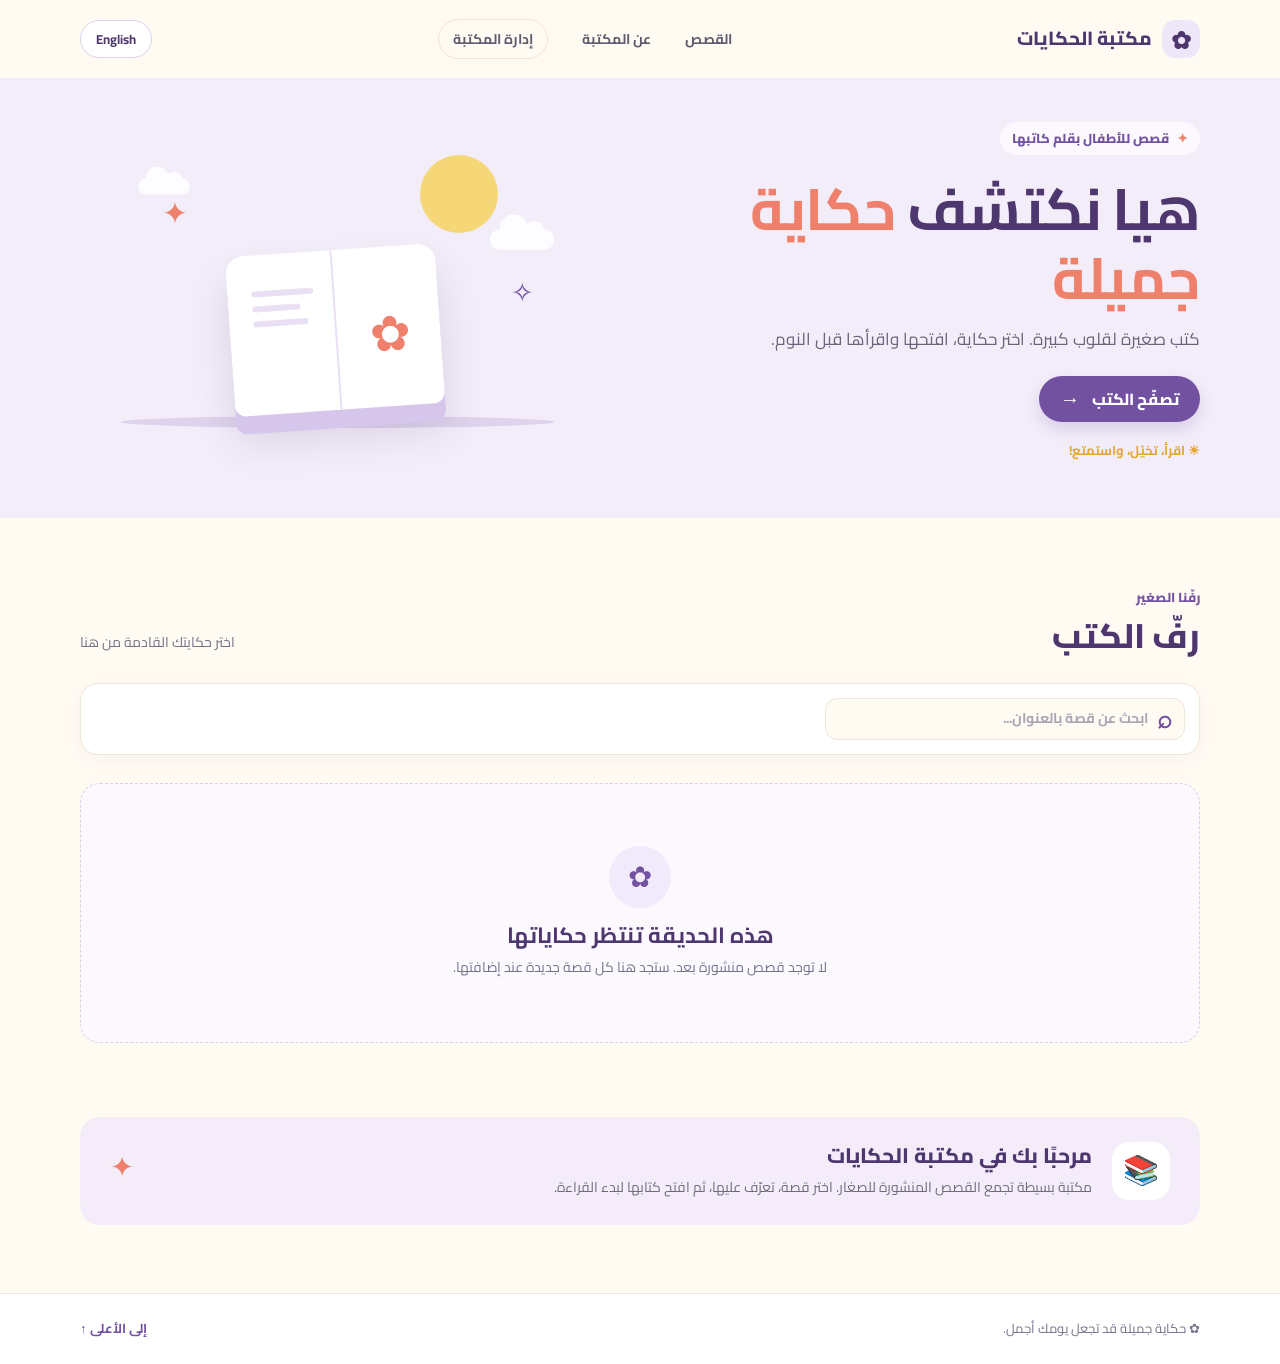
==== index.html @ 0c84177f "Add files via upload" ====
<!doctype html>
<html lang="ar" dir="rtl">
<head>
<meta charset="utf-8">
<meta name="viewport" content="width=device-width, initial-scale=1, viewport-fit=cover">
<meta name="theme-color" content="#fff9ee">
<meta name="description" content="مكتبة قصص للأطفال بالعربية والإنجليزية">
<title>مكتبة الحكايات</title>
<link rel="preconnect" href="https://fonts.googleapis.com">
<link rel="preconnect" href="https://fonts.gstatic.com" crossorigin>
<link rel="stylesheet" href="https://fonts.googleapis.com/css2?family=Cairo:wght@400;500;600;700;800&family=Fredoka:wght@400;500;600;700&display=swap">
<link rel="stylesheet" href="style.css">
</head>
<body id="top">
<header class="site-header">
  <div class="container nav-row">
    <a class="brand" href="index.html" data-i18n-aria="homeLabel" aria-label="الصفحة الرئيسية لمكتبة الحكايات">
      <span class="brand-mark" aria-hidden="true">✿</span>
      <span data-i18n="siteName">حديقة الحكايات</span>
    </a>
    <nav class="main-nav" aria-label="Main navigation" data-i18n-aria="navLabel">
      <a href="#stories" data-i18n="navStories">القصص</a>
      <a href="#about" data-i18n="navAbout">عن المكتبة</a>
      <a class="nav-admin" href="admin.html" data-i18n="navAdmin">إدارة المكتبة</a>
    </nav>
    <button type="button" id="lang-btn" class="lang-btn" data-i18n="langBtn">English</button>
  </div>
</header>

<main>
  <section class="welcome">
    <div class="container welcome-grid">
      <div class="welcome-copy">
        <span class="eyebrow"><span aria-hidden="true">✦</span> <span data-i18n="eyebrow">كل حكاية تفتح بابًا لعالم جديد</span></span>
        <h1><span data-i18n="heroTitleStart">هيا نكتشف</span> <span class="title-accent" data-i18n="heroTitleAccent">حكاية جميلة</span></h1>
        <p class="lead" data-i18n="lead">مكان صغير مليء بالخيال والضحكات والحكايات التي تنتظر من يقرأها.</p>
        <a class="btn" href="#stories"><span data-i18n="browse">اكتشف القصص</span><span aria-hidden="true">←</span></a>
        <div class="welcome-note"><span aria-hidden="true">☀</span> <span data-i18n="welcomeNote">اقرأ، تخيّل، واستمتع!</span></div>
      </div>
      <div class="welcome-art" aria-hidden="true">
        <div class="art-sun"></div><span class="art-star star-one">✦</span><span class="art-star star-two">✧</span>
        <div class="art-cloud cloud-one"></div><div class="art-cloud cloud-two"></div>
        <div class="art-book"><span></span><span></span><span></span><i>✿</i></div>
        <div class="art-ground"></div>
      </div>
    </div>
  </section>

  <section class="library-section" id="stories" aria-labelledby="shelf-title">
    <div class="container">
      <div class="section-heading">
        <div><span class="section-kicker" data-i18n="sectionKicker">رفّنا الصغير</span><h2 id="shelf-title" data-i18n="shelfTitle">قصص تنتظرنا</h2></div>
        <p class="section-intro" data-i18n="sectionIntro">اختر حكايتك القادمة من هنا</p>
      </div>
      <div class="library-tools">
        <label class="search-box"><span aria-hidden="true">⌕</span><span class="sr-only" data-i18n="searchLabel">ابحث عن قصة بالعنوان</span>
          <input id="story-search" type="search" autocomplete="off" data-i18n-ph="searchPlaceholder" placeholder="ابحث عن قصة بالعنوان...">
        </label>
        <div class="chips" id="chips" role="group" data-i18n-aria="filterLabel" aria-label="تصفية حسب العمر"></div>
      </div>
      <div id="shelf-wrap" aria-live="polite" aria-busy="true"></div>
    </div>
  </section>

  <section class="about-section" id="about">
    <div class="container about-card"><span class="about-icon" aria-hidden="true">📚</span><div><h2 data-i18n="aboutTitle">مرحبًا بك في حديقة الحكايات</h2><p data-i18n="aboutText">مكتبة بسيطة تجمع القصص المنشورة للصغار. اختر قصة، تعرّف عليها، ثم افتح كتابها لبدء القراءة.</p></div><span class="about-spark" aria-hidden="true">✦</span></div>
  </section>
</main>

<footer class="site-footer"><div class="container footer-row"><span><span aria-hidden="true">✿</span> <span data-i18n="footer">حكاية جميلة قد تجعل يومك أجمل.</span></span><a href="#top" data-i18n="backTop">إلى الأعلى ↑</a></div></footer>

<script src="i18n.js"></script>
<script>
(function () {
  var $ = function (id) { return document.getElementById(id); };
  var books = [], categoryFilter = "all", query = "", state = "loading";
  function node(tag, attrs, children) {
    var el = document.createElement(tag);
    Object.keys(attrs || {}).forEach(function (key) {
      if (key === "class") el.className = attrs[key];
      else if (key === "text") el.textContent = attrs[key];
      else if (key.slice(0, 2) === "on") el.addEventListener(key.slice(2), attrs[key]);
      else el.setAttribute(key, attrs[key]);
    });
    (children || []).forEach(function (child) { if (child) el.appendChild(child); });
    return el;
  }
  function ageLabel(age) { var key = "age_" + age; return I18N.t(key) === key ? age : I18N.t(key); }
  function categoryOf(book) {
    if (typeof book.category === "string" && book.category.trim()) return { id: "category:" + book.category.trim(), label: I18N.pick(book, "category") };
    if (book.age) return { id: "age:" + book.age, label: ageLabel(book.age) };
    return null;
  }
  function cover(book, title) {
    var el = node("div", { class: "cover-art" });
    var placeholder = node("div", { class: "cover-placeholder" }, [node("span", { class: "cover-flower", text: "✿" }), node("b", { text: title })]);
    el.appendChild(placeholder);
    if (book.cover) {
      var img = node("img", { src: book.cover, alt: I18N.t("coverAlt") + title, loading: "lazy" });
      img.addEventListener("load", function () { el.classList.add("has-image"); });
      img.addEventListener("error", function () { img.remove(); });
      el.appendChild(img);
    }
    return el;
  }
  function card(book) {
    var title = I18N.pick(book, "title") || I18N.t("untitledStory");
    var summary = I18N.pick(book, "summary");
    var link = "story.html?id=" + encodeURIComponent(book.id || "");
    var open = node("a", { class: "story-open", href: link, text: I18N.t("storyDetails") });
    var items = [cover(book, title), node("div", { class: "story-card-content" }, [
      categoryOf(book) ? node("span", { class: "age-tag", text: categoryOf(book).label }) : null,
      node("h3", { text: title }),
      summary ? node("p", { class: "summary", text: summary }) : node("p", { class: "summary muted", text: I18N.t("summaryUnavailable") }),
      open
    ])];
    return node("article", { class: "story-card" }, items);
  }
  function render() {
    var categories = [];
    books.forEach(function (book) { var category = categoryOf(book); if (category && !categories.some(function (item) { return item.id === category.id; })) categories.push(category); });
    var chips = $("chips"); chips.textContent = "";
    if (categories.length) {
      [{ id: "all", label: I18N.t("all") }].concat(categories).forEach(function (value) {
        chips.appendChild(node("button", { class: "chip", type: "button", "aria-pressed": String(categoryFilter === value.id), text: value.label, onclick: function () { categoryFilter = value.id; render(); } }));
      });
    }
    var term = query.trim().toLocaleLowerCase(I18N.lang === "ar" ? "ar" : "en");
    var matches = books.filter(function (book) {
      var title = I18N.pick(book, "title");
      var otherTitle = I18N.lang === "en" ? (book.title || "") : (book.titleEn || "");
      var hasTitle = !term || (title + " " + otherTitle).toLocaleLowerCase().indexOf(term) !== -1;
      var category = categoryOf(book);
      return hasTitle && (categoryFilter === "all" || (category && category.id === categoryFilter));
    });
    var wrap = $("shelf-wrap"); wrap.textContent = ""; wrap.setAttribute("aria-busy", String(state === "loading"));
    if (!matches.length) {
      var key = state === "loading" ? "loading" : state === "error" ? "loadFail" : books.length ? "noSearchResults" : "emptyMsg";
      wrap.appendChild(node("div", { class: "empty-state" }, [node("span", { class: "empty-icon", "aria-hidden": "true", text: key === "noSearchResults" ? "⌕" : "✿" }), node("h3", { text: I18N.t(key === "loading" ? "loadingTitle" : key === "error" ? "loadErrorTitle" : key === "noSearchResults" ? "noResultsTitle" : "emptyTitle") }), node("p", { text: I18N.t(key) }), term && books.length ? node("button", { class: "text-button", type: "button", text: I18N.t("clearSearch"), onclick: function () { $("story-search").value = ""; query = ""; categoryFilter = "all"; render(); } }) : null]));
    } else {
      wrap.appendChild(node("div", { class: "story-grid" }, matches.map(card)));
    }
  }
  $("story-search").addEventListener("input", function (event) { query = event.target.value; render(); });
  I18N.on(render);
  render();
  fetch("books.json?v=" + Date.now()).then(function (response) { if (!response.ok) throw new Error(response.status); return response.json(); }).then(function (data) { books = Array.isArray(data) ? data : []; state = "ready"; render(); }).catch(function () { books = []; state = "error"; render(); });
})();
</script>
</body>
</html>
---- style.css ----
:root {
  --color-page: #fffaf2;
  --color-paper: #ffffff;
  --color-ink: #303048;
  --color-muted: #74738a;
  --color-line: #eee6d9;
  --color-purple: #7252a0;
  --color-purple-dark: #4e376e;
  --color-purple-soft: #f0eafa;
  --color-coral: #ef816c;
  --color-yellow: #f5c85b;
  --color-mint: #85c8ad;
  --color-danger: #bc5263;
  --font-body: "Cairo", "Segoe UI", Tahoma, Arial, sans-serif;
  --font-display: "Fredoka", "Cairo", "Segoe UI", Tahoma, sans-serif;
  --content-width: 1120px;
  --shadow-card: 0 12px 32px rgba(78, 55, 110, .08);
  color-scheme: light;
}
html[lang="ar"] { --font-display: "Cairo", "Segoe UI", Tahoma, sans-serif; }
* { box-sizing: border-box; }
html { scroll-behavior: smooth; }
body { margin: 0; background: var(--color-page); color: var(--color-ink); font: 16px/1.75 var(--font-body); text-align: start; }
button, input, select, textarea { font: inherit; }
a { color: inherit; }
img { display: block; max-width: 100%; }
[hidden] { display: none !important; }
.container { width: min(var(--content-width), calc(100% - 40px)); margin-inline: auto; }
.sr-only { position: absolute; width: 1px; height: 1px; padding: 0; margin: -1px; overflow: hidden; clip: rect(0,0,0,0); white-space: nowrap; border: 0; }

/* Public pages */
.site-header { position: relative; z-index: 2; background: var(--color-page); }
.nav-row { min-height: 78px; display: flex; align-items: center; justify-content: space-between; gap: 24px; }
.brand { display: inline-flex; align-items: center; gap: 10px; color: var(--color-purple-dark); text-decoration: none; font-weight: 800; font-size: 19px; white-space: nowrap; }
.brand-mark { display: grid; place-items: center; width: 38px; height: 38px; border-radius: 13px; color: var(--color-purple-dark); background: #eee7fa; font-size: 24px; }
.main-nav { display: flex; align-items: center; gap: clamp(14px, 3vw, 34px); }
.main-nav a { color: #615d70; text-decoration: none; font-weight: 700; font-size: 14px; transition: color .18s ease; }
.main-nav a:hover, .main-nav a:focus-visible { color: var(--color-purple); }
.nav-admin { padding: 7px 14px; border: 1px solid var(--color-line); border-radius: 999px; }
.lang-btn { border: 1px solid #ddd1ee; border-radius: 999px; background: #fff; color: var(--color-purple-dark); cursor: pointer; font-weight: 700; font-size: 13px; padding: 7px 15px; transition: background .18s ease, transform .18s ease; }
.lang-btn:hover { background: var(--color-purple-soft); transform: translateY(-1px); }
.lang-btn:focus-visible, .btn:focus-visible, .chip:focus-visible, .story-open:focus-visible, .text-button:focus-visible, .back-link:focus-visible, input:focus-visible { outline: 3px solid var(--color-yellow); outline-offset: 3px; }
.welcome { overflow: hidden; background: #f3edf9; }
.welcome-grid { min-height: 440px; display: grid; grid-template-columns: 1.05fr .95fr; align-items: center; gap: 46px; padding-block: 40px 52px; }
.welcome-copy { max-width: 570px; }
.eyebrow, .section-kicker { color: var(--color-purple); font-size: 13px; font-weight: 800; }
.eyebrow { display: inline-flex; align-items: center; gap: 8px; padding: 5px 12px; border-radius: 999px; background: rgba(255,255,255,.7); }
.eyebrow > span:first-child { color: var(--color-coral); }
h1, h2, h3, p { margin-top: 0; }
.welcome h1 { margin: 19px 0 12px; color: var(--color-purple-dark); font: 700 clamp(36px, 5.2vw, 58px)/1.2 var(--font-display); letter-spacing: -.02em; }
.title-accent { color: var(--color-coral); }
.lead { max-width: 45ch; margin-bottom: 22px; color: #69647b; font-size: 17px; }
.btn { display: inline-flex; align-items: center; justify-content: center; gap: 12px; min-height: 46px; padding: 9px 21px; border: 0; border-radius: 999px; background: var(--color-purple); color: #fff; text-decoration: none; font-weight: 800; cursor: pointer; box-shadow: 0 7px 16px rgba(114,82,160,.2); transition: transform .18s ease, background .18s ease, box-shadow .18s ease; }
.btn:hover { background: var(--color-purple-dark); transform: translateY(-2px); box-shadow: 0 10px 20px rgba(114,82,160,.25); }
.btn.small { min-height: 36px; padding: 5px 15px; font-size: 13px; }
.welcome .btn > span:last-child { font-size: 20px; line-height: 1; }
[dir="rtl"] .welcome .btn > span:last-child, [dir="rtl"] .back-link > span:first-child { transform: scaleX(-1); }
.welcome-note { margin-top: 17px; color: var(--color-muted); font-size: 13px; font-weight: 700; }
.welcome-note span { color: #e2a72d; }
.welcome-art { min-height: 310px; position: relative; display: grid; place-items: center; }
.art-sun { position: absolute; top: 18px; right: 18%; width: 78px; aspect-ratio: 1; border-radius: 50%; background: #f6d778; }
.art-star { position: absolute; color: var(--color-coral); }
.star-one { top: 49px; left: 16%; font-size: 31px; }
.star-two { top: 132px; right: 11%; font-size: 27px; color: var(--color-purple); }
.art-cloud { position: absolute; width: 86px; height: 27px; border-radius: 99px; background: #fff; opacity: .85; }
.art-cloud::before, .art-cloud::after { content: ""; position: absolute; bottom: 9px; width: 38px; height: 38px; border-radius: 50%; background: inherit; }
.art-cloud::before { left: 13px; }.art-cloud::after { right: 12px; width: 29px; height: 29px; }
.cloud-one { top: 89px; right: 5%; transform: scale(.75); }.cloud-two { top: 36px; left: 8%; transform: scale(.6); }
.art-book { z-index: 1; position: relative; width: 210px; height: 160px; margin-top: 75px; border-radius: 18px 18px 11px 11px; background: #fff; box-shadow: 0 18px 0 #d7c6ec, 0 25px 40px rgba(76,55,104,.15); transform: rotate(-4deg); }
.art-book::before { content: ""; position: absolute; inset: 0 auto 0 50%; width: 2px; background: #eadff4; }
.art-book span { position: absolute; left: 24px; width: 62px; height: 6px; border-radius: 8px; background: #eadff4; }
.art-book span:nth-child(1) { top: 36px; }.art-book span:nth-child(2) { top: 51px; width: 48px; }.art-book span:nth-child(3) { top: 66px; width: 55px; }
.art-book i { position: absolute; right: 30px; top: 44px; color: var(--color-coral); font-size: 49px; font-style: normal; }
.art-ground { position: absolute; bottom: 19px; left: 8%; right: 7%; height: 12px; border-radius: 50%; background: #ded2ec; }

.library-section { padding-block: 68px 74px; }
.section-heading { display: flex; align-items: end; justify-content: space-between; gap: 20px; margin-bottom: 24px; }
.section-kicker { display: block; margin-bottom: 4px; }
.section-heading h2, .about-card h2 { margin-bottom: 0; color: var(--color-purple-dark); font: 800 clamp(26px, 3vw, 34px)/1.35 var(--font-display); }
.section-intro { margin: 0 0 4px; color: var(--color-muted); font-size: 14px; }
.library-tools { display: flex; align-items: center; justify-content: space-between; flex-wrap: wrap; gap: 14px; padding: 14px; border: 1px solid var(--color-line); border-radius: 18px; background: #fff; box-shadow: 0 5px 18px rgba(78,55,110,.035); margin-bottom: 28px; }
.search-box { display: flex; align-items: center; gap: 9px; width: min(100%, 360px); min-height: 42px; padding-inline: 12px; border: 1px solid var(--color-line); border-radius: 12px; background: var(--color-page); color: var(--color-purple); }
.search-box > span:first-child { font-size: 25px; line-height: 1; }
.search-box input { width: 100%; min-width: 0; padding: 4px 0; border: 0; outline: 0; background: transparent; color: var(--color-ink); }
.search-box input:focus-visible { outline: 0; }
.search-box input::placeholder { color: #aaa4b3; }
.chips { display: flex; flex-wrap: wrap; gap: 8px; }
.chip { min-height: 36px; padding: 4px 14px; border: 1px solid #e6ddf0; border-radius: 999px; background: #fff; color: var(--color-purple-dark); cursor: pointer; font-size: 13px; font-weight: 700; transition: background .18s ease, color .18s ease, border .18s ease; }
.chip:hover, .chip[aria-pressed="true"] { border-color: var(--color-purple); background: var(--color-purple); color: #fff; }
.story-grid { display: grid; grid-template-columns: repeat(auto-fill, minmax(220px, 1fr)); gap: 23px; }
.story-card { overflow: hidden; display: flex; flex-direction: column; min-width: 0; border: 1px solid #f0e9df; border-radius: 18px; background: var(--color-paper); box-shadow: var(--shadow-card); transition: transform .2s ease, box-shadow .2s ease; }
.story-card:hover { transform: translateY(-4px); box-shadow: 0 18px 38px rgba(78,55,110,.13); }
.cover-art { position: relative; overflow: hidden; display: grid; aspect-ratio: 4 / 3; place-items: center; background: #f4ebfa; }
.story-card:nth-child(4n + 2) .cover-art { background: #fff1e9; }.story-card:nth-child(4n + 3) .cover-art { background: #e8f4ed; }.story-card:nth-child(4n + 4) .cover-art { background: #fff5d8; }
.cover-placeholder { display: flex; flex-direction: column; align-items: center; gap: 8px; width: 100%; padding: 18px; color: var(--color-purple-dark); text-align: center; }
.cover-flower { color: var(--color-coral); font-size: 43px; line-height: 1.2; }
.cover-placeholder b { max-width: 24ch; font: 700 17px/1.4 var(--font-display); }
.cover-art img { display: none; position: absolute; inset: 0; width: 100%; height: 100%; object-fit: cover; }
.cover-art.has-image img { display: block; }
.story-card-content { display: flex; flex: 1; flex-direction: column; align-items: flex-start; gap: 9px; padding: 16px 17px 18px; }
.age-tag { display: inline-flex; align-items: center; min-height: 25px; padding: 1px 10px; border-radius: 999px; background: #e8f4ed; color: #38775d; font-size: 12px; font-weight: 800; }
.story-card h3 { margin: 0; color: var(--color-purple-dark); font: 700 18px/1.4 var(--font-display); overflow-wrap: anywhere; }
.summary { display: -webkit-box; overflow: hidden; margin: 0; color: #777386; font-size: 13px; line-height: 1.7; -webkit-box-orient: vertical; -webkit-line-clamp: 3; }
.summary.muted { color: #a39eab; }
.story-open { display: inline-flex; align-items: center; min-height: 34px; margin-top: auto; padding-top: 7px; color: var(--color-purple); text-decoration: none; font-size: 13px; font-weight: 800; }
.story-open::after { content: "→"; margin-inline-start: 7px; transition: transform .18s ease; }.story-open:hover::after { transform: translateX(3px); }[dir="rtl"] .story-open::after { content: "←"; }
.empty-state { display: flex; flex-direction: column; align-items: center; justify-content: center; min-height: 260px; padding: 34px 20px; border: 1px dashed #ddcfe9; border-radius: 20px; background: #fbf8fe; color: var(--color-muted); text-align: center; }
.empty-icon { display: grid; place-items: center; width: 62px; height: 62px; margin-bottom: 12px; border-radius: 50%; background: #f0eafa; color: var(--color-purple); font-size: 29px; }
.empty-state h3, .empty-state h1 { margin: 0 0 4px; color: var(--color-purple-dark); font: 700 22px/1.4 var(--font-display); }
.empty-state p { max-width: 52ch; margin: 0; font-size: 14px; }
.text-button { margin-top: 12px; padding: 4px 8px; border: 0; background: transparent; color: var(--color-purple); cursor: pointer; font-weight: 800; }
.about-section { padding-block: 0 68px; }
.about-card { position: relative; display: flex; align-items: center; gap: 20px; overflow: hidden; padding: 25px 30px; border-radius: 20px; background: #f4edf9; }
.about-icon { display: grid; flex: 0 0 auto; place-items: center; width: 58px; height: 58px; border-radius: 17px; background: #fff; font-size: 29px; }
.about-card h2 { margin-bottom: 5px; font-size: 21px; }.about-card p { max-width: 70ch; margin: 0; color: #6f6a7c; font-size: 14px; }
.about-spark { align-self: flex-start; margin-inline-start: auto; color: var(--color-coral); font-size: 29px; }
.site-footer { border-top: 1px solid var(--color-line); background: #fff; }
.footer-row { min-height: 70px; display: flex; align-items: center; justify-content: space-between; gap: 12px; color: var(--color-muted); font-size: 13px; }
.footer-row a { color: var(--color-purple); font-weight: 700; text-decoration: none; white-space: nowrap; }

/* Story detail and optional media */
.story-page { min-height: 65vh; padding-block: 26px 60px; }
.back-link { display: inline-flex; align-items: center; gap: 8px; margin-bottom: 18px; color: var(--color-purple); font-size: 14px; font-weight: 800; text-decoration: none; }
.story-detail { max-width: 900px; margin-inline: auto; }
.story-heading { padding: 27px clamp(19px, 5vw, 46px); border-radius: 20px; background: #f3edf9; text-align: center; }
.story-cover { width: min(100%, 230px); max-height: 300px; margin: 0 auto 18px; border-radius: 14px; object-fit: cover; box-shadow: var(--shadow-card); }
.category-detail { margin-inline-start: 7px; background: #fff1e9; color: #a55d43; }
.story-heading h1 { margin: 10px 0; color: var(--color-purple-dark); font: 800 clamp(29px, 5vw, 44px)/1.3 var(--font-display); overflow-wrap: anywhere; }
.story-heading p { max-width: 66ch; margin: 0 auto; color: #6f6a7c; }
.reader-panel, .story-text-panel, .gallery-panel, .audio-panel { margin-top: 22px; padding: clamp(16px, 3vw, 25px); border: 1px solid var(--color-line); border-radius: 18px; background: #fff; box-shadow: var(--shadow-card); }
.reader-heading { display: flex; align-items: center; justify-content: space-between; gap: 12px; }
.reader-heading h2, .story-text-panel h2, .gallery-panel h2, .audio-panel h2 { margin: 0; color: var(--color-purple-dark); font: 700 21px/1.4 var(--font-display); }
.reader-hint { margin: 10px 0; color: var(--color-muted); font-size: 13px; }
.pdf-reader { display: block; width: 100%; height: min(75vh, 850px); min-height: 440px; border: 1px solid var(--color-line); border-radius: 11px; background: var(--color-page); }
.story-text-body { max-width: 70ch; margin: 15px auto 0; color: #4f4b5c; font-size: 17px; line-height: 2; white-space: pre-line; overflow-wrap: anywhere; }
.gallery-frame { position: relative; display: grid; min-height: 240px; margin-top: 14px; place-items: center; overflow: hidden; border-radius: 13px; background: #f8f5fa; }
.gallery-frame img { max-height: 65vh; object-fit: contain; }
.gallery-control { display: flex; align-items: center; justify-content: center; gap: 18px; margin-top: 12px; }
.gallery-control button { min-height: 38px; padding: 4px 14px; border: 1px solid #ddd1ee; border-radius: 999px; background: #fff; color: var(--color-purple-dark); cursor: pointer; font-weight: 700; }
.gallery-count { color: var(--color-muted); font-size: 13px; }
.audio-panel audio { display: block; width: 100%; margin-top: 14px; }
.story-empty { margin-top: 24px; }.story-empty .btn { margin-top: 15px; }

/* Existing admin page */
.hero { background: #f3edf9; color: var(--color-ink); }
.hero .band-inner { display: grid; grid-template-columns: 1.2fr 1fr; align-items: center; gap: 24px; padding-block: 24px 40px; }
.hero.slim .band-inner { grid-template-columns: 1fr; padding-block: 15px 28px; }
.hero-text { min-width: 0; }.hero .eyebrow { margin-bottom: 6px; }.hero .lead { color: #69647b; }
.hero h1 { margin: 0 0 12px; color: var(--color-purple-dark); font: 700 clamp(36px, 6vw, 55px)/1.2 var(--font-display); }
.hero-art { display: flex; min-width: 0; justify-content: center; }.hero-art svg { display: block; width: 100%; max-width: 280px; height: auto; }
main .band-inner { display: flex; flex-direction: column; gap: 26px; padding-block: 34px 55px; }
.section-head { display: flex; flex-wrap: wrap; align-items: baseline; justify-content: space-between; gap: 10px 20px; }
.panel { display: flex; flex-direction: column; gap: 14px; padding: 22px; border: 1px solid var(--color-line); border-radius: 18px; background: #fff; box-shadow: var(--shadow-card); }
.panel h2 { margin: 0; color: var(--color-purple-dark); font: 700 25px/1.4 var(--font-display); }
.panel .note { margin: 0; color: var(--color-muted); font-size: 14px; }
form { display: grid; grid-template-columns: repeat(2, minmax(0, 1fr)); gap: 14px 18px; }
.field { display: flex; flex-direction: column; gap: 4px; min-width: 0; }.field.wide, .form-foot { grid-column: 1 / -1; }
label { font-size: 14px; font-weight: 700; }
input[type="text"], input[type="password"], select, textarea, input[type="file"] { width: 100%; min-width: 0; padding: 8px 12px; border: 1px solid #e4dceb; border-radius: 11px; background: #fffdfa; color: var(--color-ink); font: 15px var(--font-body); }
input[dir="ltr"] { direction: ltr; text-align: left; }
textarea { min-height: 84px; resize: vertical; }
.form-foot { display: flex; flex-wrap: wrap; align-items: center; gap: 12px 16px; }
.btn.danger { border: 1px solid var(--color-danger); background: #fff; color: var(--color-danger); box-shadow: none; }.btn.danger:hover { background: #fff3f3; }
.btn[disabled] { opacity: .6; cursor: progress; }
.status { margin: 0; font-size: 14px; font-weight: 700; }.status.err { color: var(--color-danger); }.status.ok { color: #33785d; }
.manage { display: flex; flex-direction: column; gap: 10px; margin: 0; padding: 0; list-style: none; }
.manage li { display: flex; flex-wrap: wrap; align-items: center; justify-content: space-between; gap: 8px 16px; padding: 10px 14px; border: 1px solid var(--color-line); border-radius: 13px; }
.manage .t { min-width: 0; overflow-wrap: anywhere; font-weight: 700; }.manage .t small { display: block; color: var(--color-muted); font-weight: 400; }
footer:not(.site-footer) { border-top: 1px solid var(--color-line); background: #fff; }footer:not(.site-footer) .band-inner { padding-block: 20px 26px; color: var(--color-muted); font-size: 14px; }

@media (max-width: 720px) {
  .container { width: min(100% - 30px, var(--content-width)); }
  .nav-row { min-height: 68px; gap: 10px; flex-wrap: wrap; padding-block: 10px; }
  .brand { font-size: 16px; }.brand-mark { width: 34px; height: 34px; }
  .main-nav { order: 3; width: 100%; justify-content: center; gap: 18px; padding-top: 5px; }
  .main-nav a { font-size: 12px; }.nav-admin { padding: 4px 9px; }
  .welcome-grid { min-height: auto; grid-template-columns: 1fr; gap: 12px; padding-block: 26px 36px; }
  .welcome-copy { order: 1; }.welcome-art { order: 0; min-height: 210px; }
  .art-book { width: 165px; height: 120px; margin-top: 55px; }.art-book span { left: 20px; }.art-book span:nth-child(1) { top: 27px; }.art-book span:nth-child(2) { top: 41px; }.art-book span:nth-child(3) { top: 55px; }.art-book i { top: 31px; right: 24px; font-size: 41px; }
  .art-sun { width: 58px; }.art-ground { bottom: 13px; }
  .welcome h1 { font-size: clamp(35px, 10vw, 48px); }.lead { font-size: 15px; }
  .library-section { padding-block: 45px 50px; }.section-heading { align-items: flex-start; flex-direction: column; gap: 5px; }
  .library-tools { align-items: stretch; padding: 11px; }.search-box { width: 100%; }.chips { gap: 6px; }.chip { min-height: 34px; padding-inline: 11px; font-size: 12px; }
  .story-grid { grid-template-columns: repeat(2, minmax(0, 1fr)); gap: 13px; }.story-card { border-radius: 14px; }.story-card-content { gap: 7px; padding: 12px; }.story-card h3 { font-size: 15px; }.summary { font-size: 12px; }.cover-placeholder b { font-size: 14px; }
  .about-section { padding-bottom: 45px; }.about-card { align-items: flex-start; gap: 13px; padding: 19px 16px; }.about-icon { width: 42px; height: 42px; border-radius: 13px; font-size: 22px; }.about-card h2 { font-size: 17px; }.about-card p { font-size: 12px; }.about-spark { display: none; }
  .footer-row { min-height: 62px; font-size: 11px; }
  .hero .band-inner { grid-template-columns: 1fr; padding-block: 14px 28px; }.hero-art { order: -1; justify-content: flex-start; }.hero-art svg { max-width: 160px; }
  form { grid-template-columns: 1fr; }.form-foot, .field.wide { grid-column: auto; }.panel { padding: 16px; }
  .pdf-reader { min-height: 360px; height: 70vh; }.reader-heading { align-items: flex-start; flex-direction: column; }.story-text-body { font-size: 16px; }
}
@media (max-width: 380px) { .story-grid { grid-template-columns: 1fr; }.cover-art { aspect-ratio: 16 / 9; } }
@media (prefers-reduced-motion: reduce) { *, *::before, *::after { scroll-behavior: auto !important; transition-duration: .01ms !important; } }
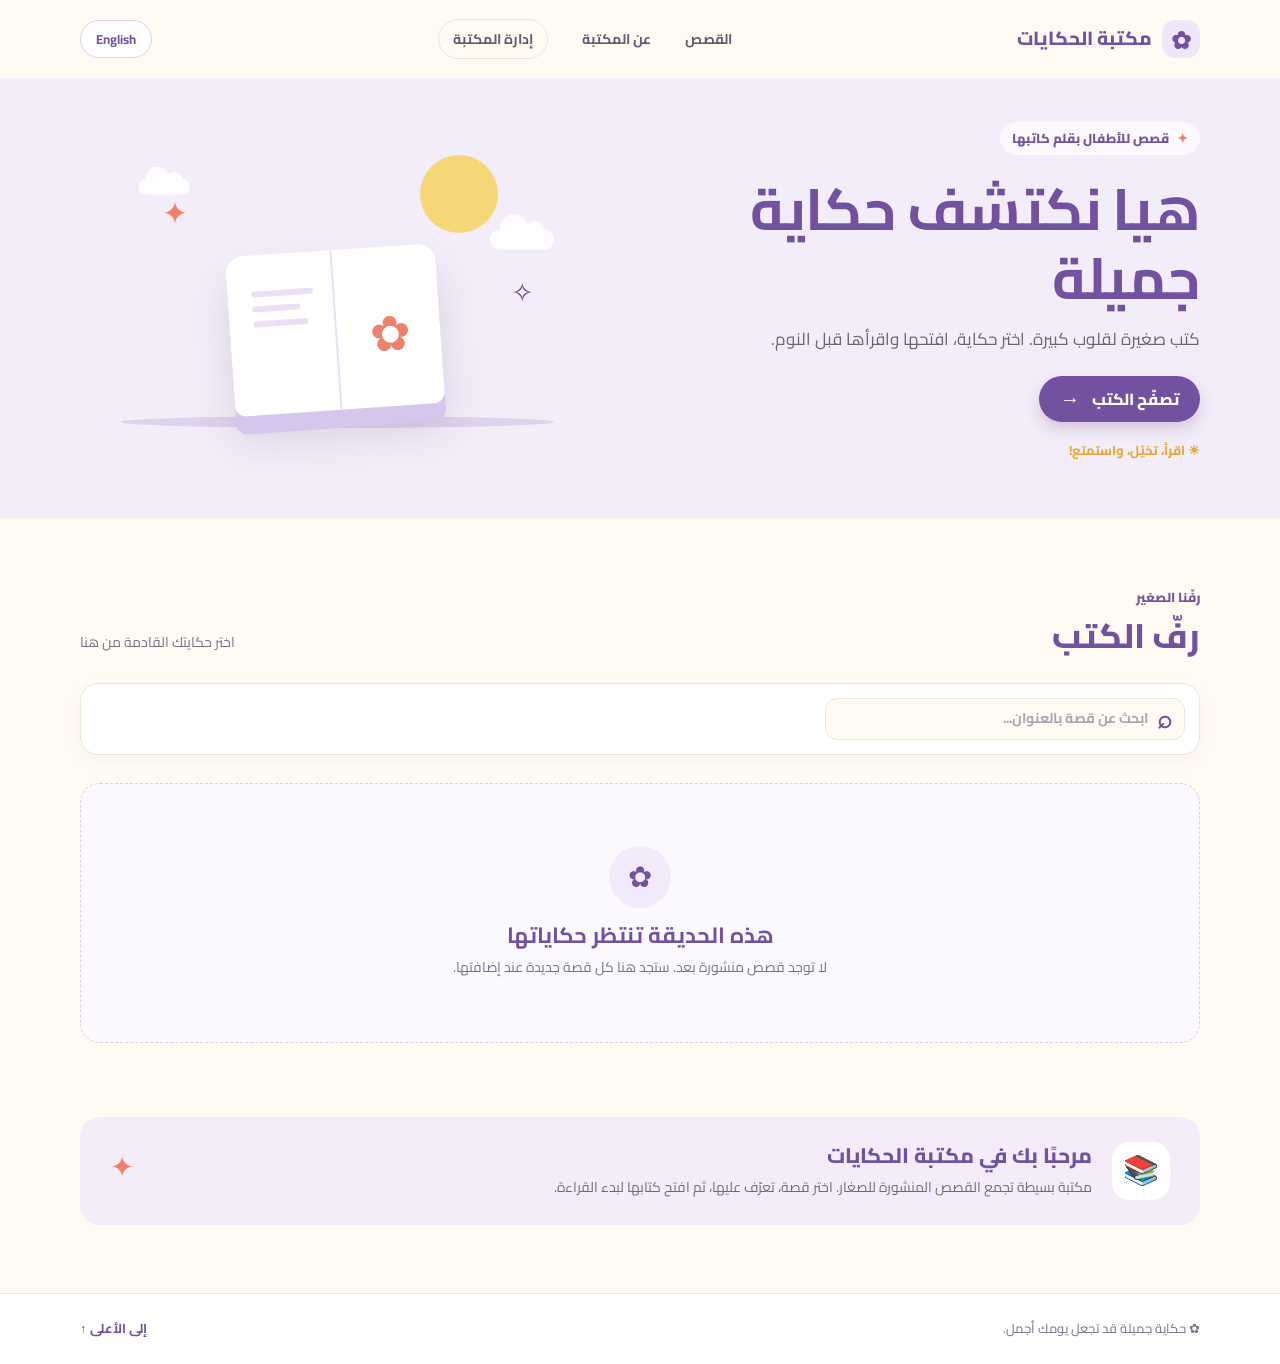
==== commit e61cffc6: "Add files via upload" ====
--- a/index.html
+++ b/index.html
@@ -16,7 +16,7 @@
   <div class="container nav-row">
     <a class="brand" href="index.html" data-i18n-aria="homeLabel" aria-label="الصفحة الرئيسية لمكتبة الحكايات">
       <span class="brand-mark" aria-hidden="true">✿</span>
-      <span data-i18n="siteName">حديقة الحكايات</span>
+      <span data-site-text="siteName">مكتبة الحكايات</span>
     </a>
     <nav class="main-nav" aria-label="Main navigation" data-i18n-aria="navLabel">
       <a href="#stories" data-i18n="navStories">القصص</a>
@@ -31,11 +31,11 @@
   <section class="welcome">
     <div class="container welcome-grid">
       <div class="welcome-copy">
-        <span class="eyebrow"><span aria-hidden="true">✦</span> <span data-i18n="eyebrow">كل حكاية تفتح بابًا لعالم جديد</span></span>
-        <h1><span data-i18n="heroTitleStart">هيا نكتشف</span> <span class="title-accent" data-i18n="heroTitleAccent">حكاية جميلة</span></h1>
-        <p class="lead" data-i18n="lead">مكان صغير مليء بالخيال والضحكات والحكايات التي تنتظر من يقرأها.</p>
-        <a class="btn" href="#stories"><span data-i18n="browse">اكتشف القصص</span><span aria-hidden="true">←</span></a>
-        <div class="welcome-note"><span aria-hidden="true">☀</span> <span data-i18n="welcomeNote">اقرأ، تخيّل، واستمتع!</span></div>
+        <span class="eyebrow"><span aria-hidden="true">✦</span> <span data-site-text="eyebrow">قصص للأطفال بقلم كاتبها</span></span>
+        <h1 data-site-text="heroTitle">هيا نكتشف حكاية جميلة</h1>
+        <p class="lead" data-site-text="heroSubtitle">كتب صغيرة لقلوب كبيرة. اختر حكاية، افتحها واقرأها قبل النوم.</p>
+        <a class="btn" href="#stories"><span data-site-text="browse">تصفّح الكتب</span><span aria-hidden="true">←</span></a>
+        <div class="welcome-note"><span aria-hidden="true">☀</span> <span data-site-text="welcomeText">اقرأ، تخيّل، واستمتع!</span></div>
       </div>
       <div class="welcome-art" aria-hidden="true">
         <div class="art-sun"></div><span class="art-star star-one">✦</span><span class="art-star star-two">✧</span>
@@ -49,8 +49,8 @@
   <section class="library-section" id="stories" aria-labelledby="shelf-title">
     <div class="container">
       <div class="section-heading">
-        <div><span class="section-kicker" data-i18n="sectionKicker">رفّنا الصغير</span><h2 id="shelf-title" data-i18n="shelfTitle">قصص تنتظرنا</h2></div>
-        <p class="section-intro" data-i18n="sectionIntro">اختر حكايتك القادمة من هنا</p>
+        <div><span class="section-kicker" data-site-text="sectionKicker">رفّنا الصغير</span><h2 id="shelf-title" data-site-text="shelfTitle">رفّ الكتب</h2></div>
+        <p class="section-intro" data-site-text="sectionIntro">اختر حكايتك القادمة من هنا</p>
       </div>
       <div class="library-tools">
         <label class="search-box"><span aria-hidden="true">⌕</span><span class="sr-only" data-i18n="searchLabel">ابحث عن قصة بالعنوان</span>
@@ -62,18 +62,25 @@
     </div>
   </section>
 
+  <section class="quote-section" id="quote-section" hidden>
+    <div class="container"><figure class="quote-card"><span class="quote-mark" aria-hidden="true">“</span><blockquote id="featured-quote-text"></blockquote><figcaption id="featured-quote-author" hidden></figcaption></figure></div>
+  </section>
+
   <section class="about-section" id="about">
-    <div class="container about-card"><span class="about-icon" aria-hidden="true">📚</span><div><h2 data-i18n="aboutTitle">مرحبًا بك في حديقة الحكايات</h2><p data-i18n="aboutText">مكتبة بسيطة تجمع القصص المنشورة للصغار. اختر قصة، تعرّف عليها، ثم افتح كتابها لبدء القراءة.</p></div><span class="about-spark" aria-hidden="true">✦</span></div>
+    <div class="container about-card"><span class="about-icon" aria-hidden="true">📚</span><div><h2 data-site-text="aboutTitle">مرحبًا بك في مكتبة الحكايات</h2><p data-site-text="aboutText">مكتبة بسيطة تجمع القصص المنشورة للصغار. اختر قصة، تعرّف عليها، ثم افتح كتابها لبدء القراءة.</p></div><span class="about-spark" aria-hidden="true">✦</span></div>
   </section>
 </main>
 
-<footer class="site-footer"><div class="container footer-row"><span><span aria-hidden="true">✿</span> <span data-i18n="footer">حكاية جميلة قد تجعل يومك أجمل.</span></span><a href="#top" data-i18n="backTop">إلى الأعلى ↑</a></div></footer>
+<footer class="site-footer"><div class="container footer-row"><span><span aria-hidden="true">✿</span> <span data-site-text="footer">حكاية جميلة قد تجعل يومك أجمل.</span></span><a href="#top" data-i18n="backTop">إلى الأعلى ↑</a></div></footer>
 
 <script src="i18n.js"></script>
+<script src="site-config.js"></script>
 <script>
 (function () {
   var $ = function (id) { return document.getElementById(id); };
   var books = [], categoryFilter = "all", query = "", state = "loading";
+  var siteConfig = SiteConfig.defaults();
+  function applySiteConfig() { SiteConfig.apply(siteConfig); }
   function node(tag, attrs, children) {
     var el = document.createElement(tag);
     Object.keys(attrs || {}).forEach(function (key) {
@@ -142,7 +149,9 @@
     }
   }
   $("story-search").addEventListener("input", function (event) { query = event.target.value; render(); });
-  I18N.on(render);
+  I18N.on(function () { applySiteConfig(); render(); });
+  applySiteConfig();
+  SiteConfig.load().then(function (settings) { siteConfig = settings; applySiteConfig(); });
   render();
   fetch("books.json?v=" + Date.now()).then(function (response) { if (!response.ok) throw new Error(response.status); return response.json(); }).then(function (data) { books = Array.isArray(data) ? data : []; state = "ready"; render(); }).catch(function () { books = []; state = "error"; render(); });
 })();
--- a/style.css
+++ b/style.css
@@ -4,23 +4,28 @@
   --color-ink: #303048;
   --color-muted: #74738a;
   --color-line: #eee6d9;
-  --color-purple: #7252a0;
-  --color-purple-dark: #4e376e;
+  --color-primary: #7252a0;
+  --color-secondary: #ef816c;
+  --color-button: #7252a0;
+  --color-purple: var(--color-primary);
+  --color-purple-dark: var(--color-primary);
   --color-purple-soft: #f0eafa;
-  --color-coral: #ef816c;
+  --color-coral: var(--color-secondary);
   --color-yellow: #f5c85b;
   --color-mint: #85c8ad;
   --color-danger: #bc5263;
   --font-body: "Cairo", "Segoe UI", Tahoma, Arial, sans-serif;
   --font-display: "Fredoka", "Cairo", "Segoe UI", Tahoma, sans-serif;
   --content-width: 1120px;
+  --heading-scale: 1;
+  --body-scale: 1;
   --shadow-card: 0 12px 32px rgba(78, 55, 110, .08);
   color-scheme: light;
 }
 html[lang="ar"] { --font-display: "Cairo", "Segoe UI", Tahoma, sans-serif; }
 * { box-sizing: border-box; }
 html { scroll-behavior: smooth; }
-body { margin: 0; background: var(--color-page); color: var(--color-ink); font: 16px/1.75 var(--font-body); text-align: start; }
+body { margin: 0; background: var(--color-page); color: var(--color-ink); font: calc(16px * var(--body-scale))/1.75 var(--font-body); text-align: start; }
 button, input, select, textarea { font: inherit; }
 a { color: inherit; }
 img { display: block; max-width: 100%; }
@@ -47,11 +52,11 @@
 .eyebrow { display: inline-flex; align-items: center; gap: 8px; padding: 5px 12px; border-radius: 999px; background: rgba(255,255,255,.7); }
 .eyebrow > span:first-child { color: var(--color-coral); }
 h1, h2, h3, p { margin-top: 0; }
-.welcome h1 { margin: 19px 0 12px; color: var(--color-purple-dark); font: 700 clamp(36px, 5.2vw, 58px)/1.2 var(--font-display); letter-spacing: -.02em; }
+.welcome h1 { margin: 19px 0 12px; color: var(--color-purple-dark); font: 700 clamp(calc(36px * var(--heading-scale)), calc(5.2vw * var(--heading-scale)), calc(58px * var(--heading-scale)))/1.2 var(--font-display); letter-spacing: -.02em; }
 .title-accent { color: var(--color-coral); }
-.lead { max-width: 45ch; margin-bottom: 22px; color: #69647b; font-size: 17px; }
-.btn { display: inline-flex; align-items: center; justify-content: center; gap: 12px; min-height: 46px; padding: 9px 21px; border: 0; border-radius: 999px; background: var(--color-purple); color: #fff; text-decoration: none; font-weight: 800; cursor: pointer; box-shadow: 0 7px 16px rgba(114,82,160,.2); transition: transform .18s ease, background .18s ease, box-shadow .18s ease; }
-.btn:hover { background: var(--color-purple-dark); transform: translateY(-2px); box-shadow: 0 10px 20px rgba(114,82,160,.25); }
+.lead { max-width: 45ch; margin-bottom: 22px; color: #69647b; font-size: calc(17px * var(--body-scale)); }
+.btn { display: inline-flex; align-items: center; justify-content: center; gap: 12px; min-height: 46px; padding: 9px 21px; border: 0; border-radius: 999px; background: var(--color-button); color: #fff; text-decoration: none; font-weight: 800; cursor: pointer; box-shadow: 0 7px 16px rgba(78,55,110,.2); transition: transform .18s ease, filter .18s ease, box-shadow .18s ease; }
+.btn:hover { filter: brightness(.92); transform: translateY(-2px); box-shadow: 0 10px 20px rgba(78,55,110,.25); }
 .btn.small { min-height: 36px; padding: 5px 15px; font-size: 13px; }
 .welcome .btn > span:last-child { font-size: 20px; line-height: 1; }
 [dir="rtl"] .welcome .btn > span:last-child, [dir="rtl"] .back-link > span:first-child { transform: scaleX(-1); }
@@ -76,7 +81,7 @@
 .library-section { padding-block: 68px 74px; }
 .section-heading { display: flex; align-items: end; justify-content: space-between; gap: 20px; margin-bottom: 24px; }
 .section-kicker { display: block; margin-bottom: 4px; }
-.section-heading h2, .about-card h2 { margin-bottom: 0; color: var(--color-purple-dark); font: 800 clamp(26px, 3vw, 34px)/1.35 var(--font-display); }
+.section-heading h2, .about-card h2 { margin-bottom: 0; color: var(--color-purple-dark); font: 800 clamp(calc(26px * var(--heading-scale)), calc(3vw * var(--heading-scale)), calc(34px * var(--heading-scale)))/1.35 var(--font-display); }
 .section-intro { margin: 0 0 4px; color: var(--color-muted); font-size: 14px; }
 .library-tools { display: flex; align-items: center; justify-content: space-between; flex-wrap: wrap; gap: 14px; padding: 14px; border: 1px solid var(--color-line); border-radius: 18px; background: #fff; box-shadow: 0 5px 18px rgba(78,55,110,.035); margin-bottom: 28px; }
 .search-box { display: flex; align-items: center; gap: 9px; width: min(100%, 360px); min-height: 42px; padding-inline: 12px; border: 1px solid var(--color-line); border-radius: 12px; background: var(--color-page); color: var(--color-purple); }
@@ -99,24 +104,29 @@
 .cover-art.has-image img { display: block; }
 .story-card-content { display: flex; flex: 1; flex-direction: column; align-items: flex-start; gap: 9px; padding: 16px 17px 18px; }
 .age-tag { display: inline-flex; align-items: center; min-height: 25px; padding: 1px 10px; border-radius: 999px; background: #e8f4ed; color: #38775d; font-size: 12px; font-weight: 800; }
-.story-card h3 { margin: 0; color: var(--color-purple-dark); font: 700 18px/1.4 var(--font-display); overflow-wrap: anywhere; }
+.story-card h3 { margin: 0; color: var(--color-purple-dark); font: 700 calc(18px * var(--heading-scale))/1.4 var(--font-display); overflow-wrap: anywhere; }
 .summary { display: -webkit-box; overflow: hidden; margin: 0; color: #777386; font-size: 13px; line-height: 1.7; -webkit-box-orient: vertical; -webkit-line-clamp: 3; }
 .summary.muted { color: #a39eab; }
 .story-open { display: inline-flex; align-items: center; min-height: 34px; margin-top: auto; padding-top: 7px; color: var(--color-purple); text-decoration: none; font-size: 13px; font-weight: 800; }
 .story-open::after { content: "→"; margin-inline-start: 7px; transition: transform .18s ease; }.story-open:hover::after { transform: translateX(3px); }[dir="rtl"] .story-open::after { content: "←"; }
 .empty-state { display: flex; flex-direction: column; align-items: center; justify-content: center; min-height: 260px; padding: 34px 20px; border: 1px dashed #ddcfe9; border-radius: 20px; background: #fbf8fe; color: var(--color-muted); text-align: center; }
 .empty-icon { display: grid; place-items: center; width: 62px; height: 62px; margin-bottom: 12px; border-radius: 50%; background: #f0eafa; color: var(--color-purple); font-size: 29px; }
-.empty-state h3, .empty-state h1 { margin: 0 0 4px; color: var(--color-purple-dark); font: 700 22px/1.4 var(--font-display); }
+.empty-state h3, .empty-state h1 { margin: 0 0 4px; color: var(--color-purple-dark); font: 700 calc(22px * var(--heading-scale))/1.4 var(--font-display); }
 .empty-state p { max-width: 52ch; margin: 0; font-size: 14px; }
 .text-button { margin-top: 12px; padding: 4px 8px; border: 0; background: transparent; color: var(--color-purple); cursor: pointer; font-weight: 800; }
 .about-section { padding-block: 0 68px; }
 .about-card { position: relative; display: flex; align-items: center; gap: 20px; overflow: hidden; padding: 25px 30px; border-radius: 20px; background: #f4edf9; }
 .about-icon { display: grid; flex: 0 0 auto; place-items: center; width: 58px; height: 58px; border-radius: 17px; background: #fff; font-size: 29px; }
-.about-card h2 { margin-bottom: 5px; font-size: 21px; }.about-card p { max-width: 70ch; margin: 0; color: #6f6a7c; font-size: 14px; }
+.about-card h2 { margin-bottom: 5px; font-size: calc(21px * var(--heading-scale)); }.about-card p { max-width: 70ch; margin: 0; color: #6f6a7c; font-size: calc(14px * var(--body-scale)); }
 .about-spark { align-self: flex-start; margin-inline-start: auto; color: var(--color-coral); font-size: 29px; }
 .site-footer { border-top: 1px solid var(--color-line); background: #fff; }
 .footer-row { min-height: 70px; display: flex; align-items: center; justify-content: space-between; gap: 12px; color: var(--color-muted); font-size: 13px; }
 .footer-row a { color: var(--color-purple); font-weight: 700; text-decoration: none; white-space: nowrap; }
+.quote-section { padding-block: 10px 58px; }
+.quote-card { position: relative; margin: 0; padding: 23px clamp(20px, 5vw, 44px); border-inline-start: 5px solid var(--color-secondary); border-radius: 16px; background: var(--color-paper); box-shadow: var(--shadow-card); text-align: center; }
+.quote-mark { display: block; color: var(--color-secondary); font: 700 48px/1 var(--font-display); }
+.quote-card blockquote { margin: 0 auto 7px; max-width: 60ch; color: var(--color-ink); font-size: 19px; font-weight: 700; }
+.quote-card figcaption { color: var(--color-muted); font-size: 14px; }
 
 /* Story detail and optional media */
 .story-page { min-height: 65vh; padding-block: 26px 60px; }
@@ -125,11 +135,11 @@
 .story-heading { padding: 27px clamp(19px, 5vw, 46px); border-radius: 20px; background: #f3edf9; text-align: center; }
 .story-cover { width: min(100%, 230px); max-height: 300px; margin: 0 auto 18px; border-radius: 14px; object-fit: cover; box-shadow: var(--shadow-card); }
 .category-detail { margin-inline-start: 7px; background: #fff1e9; color: #a55d43; }
-.story-heading h1 { margin: 10px 0; color: var(--color-purple-dark); font: 800 clamp(29px, 5vw, 44px)/1.3 var(--font-display); overflow-wrap: anywhere; }
+.story-heading h1 { margin: 10px 0; color: var(--color-purple-dark); font: 800 clamp(calc(29px * var(--heading-scale)), calc(5vw * var(--heading-scale)), calc(44px * var(--heading-scale)))/1.3 var(--font-display); overflow-wrap: anywhere; }
 .story-heading p { max-width: 66ch; margin: 0 auto; color: #6f6a7c; }
 .reader-panel, .story-text-panel, .gallery-panel, .audio-panel { margin-top: 22px; padding: clamp(16px, 3vw, 25px); border: 1px solid var(--color-line); border-radius: 18px; background: #fff; box-shadow: var(--shadow-card); }
 .reader-heading { display: flex; align-items: center; justify-content: space-between; gap: 12px; }
-.reader-heading h2, .story-text-panel h2, .gallery-panel h2, .audio-panel h2 { margin: 0; color: var(--color-purple-dark); font: 700 21px/1.4 var(--font-display); }
+.reader-heading h2, .story-text-panel h2, .gallery-panel h2, .audio-panel h2 { margin: 0; color: var(--color-purple-dark); font: 700 calc(21px * var(--heading-scale))/1.4 var(--font-display); }
 .reader-hint { margin: 10px 0; color: var(--color-muted); font-size: 13px; }
 .pdf-reader { display: block; width: 100%; height: min(75vh, 850px); min-height: 440px; border: 1px solid var(--color-line); border-radius: 11px; background: var(--color-page); }
 .story-text-body { max-width: 70ch; margin: 15px auto 0; color: #4f4b5c; font-size: 17px; line-height: 2; white-space: pre-line; overflow-wrap: anywhere; }
@@ -166,6 +176,30 @@
 .manage { display: flex; flex-direction: column; gap: 10px; margin: 0; padding: 0; list-style: none; }
 .manage li { display: flex; flex-wrap: wrap; align-items: center; justify-content: space-between; gap: 8px 16px; padding: 10px 14px; border: 1px solid var(--color-line); border-radius: 13px; }
 .manage .t { min-width: 0; overflow-wrap: anywhere; font-weight: 700; }.manage .t small { display: block; color: var(--color-muted); font-weight: 400; }
+.topbar .band-inner { display: flex; align-items: center; justify-content: flex-start; gap: 12px; padding-block: 10px; }
+.topbar { border-bottom: 1px solid var(--color-line); background: #fff; }
+.admin-home-link { display: inline-flex; align-items: center; min-height: 38px; padding: 5px 15px; border: 1px solid #ddd1ee; border-radius: 999px; background: #fff; color: var(--color-purple-dark); font-weight: 800; text-decoration: none; }
+.admin-home-link:hover { background: var(--color-purple-soft); }
+.settings-form { display: flex; flex-direction: column; gap: 16px; }
+.settings-group { min-width: 0; margin: 0; padding: 16px; border: 1px solid var(--color-line); border-radius: 15px; }
+.settings-group legend { padding-inline: 8px; color: var(--color-purple-dark); font-weight: 800; }
+.settings-fields, .quote-editor { display: grid; grid-template-columns: repeat(2, minmax(0, 1fr)); gap: 12px 16px; }
+.settings-fields + .settings-fields { margin-top: 12px; }
+.settings-colors { display: grid; grid-template-columns: repeat(3, minmax(0, 1fr)); gap: 12px; }
+.color-control { display: grid; grid-template-columns: minmax(0, 1fr) 48px; align-items: center; gap: 5px 10px; padding: 10px; border: 1px solid var(--color-line); border-radius: 12px; }
+.color-control label { grid-column: 1 / -1; }
+.color-control input[type="color"] { width: 48px; height: 38px; padding: 3px; border: 1px solid #e4dceb; border-radius: 8px; background: #fff; }
+.color-control output { direction: ltr; color: var(--color-muted); font: 12px monospace; }
+.quote-editor { padding: 12px; border-radius: 12px; background: var(--color-page); }
+.quote-list { margin-top: 12px; }
+.quote-list li { justify-content: flex-start; }
+.quote-list .quote-copy { flex: 1; min-width: 180px; }
+.quote-list .quote-tools { display: flex; flex-wrap: wrap; align-items: center; gap: 7px; }
+.quote-list .quote-tools .btn { box-shadow: none; }
+.settings-preview { padding: 20px; border: 1px solid var(--color-line); border-radius: 14px; background: var(--color-paper); color: var(--color-ink); }
+.settings-preview strong { color: var(--color-primary); }
+.settings-preview h3 { margin: 6px 0; color: var(--color-primary); font: 700 calc(24px * var(--heading-scale))/1.4 var(--font-display); }
+.settings-preview p { color: var(--color-ink); font-size: calc(15px * var(--body-scale)); }
 footer:not(.site-footer) { border-top: 1px solid var(--color-line); background: #fff; }footer:not(.site-footer) .band-inner { padding-block: 20px 26px; color: var(--color-muted); font-size: 14px; }
 
 @media (max-width: 720px) {
@@ -178,14 +212,15 @@
   .welcome-copy { order: 1; }.welcome-art { order: 0; min-height: 210px; }
   .art-book { width: 165px; height: 120px; margin-top: 55px; }.art-book span { left: 20px; }.art-book span:nth-child(1) { top: 27px; }.art-book span:nth-child(2) { top: 41px; }.art-book span:nth-child(3) { top: 55px; }.art-book i { top: 31px; right: 24px; font-size: 41px; }
   .art-sun { width: 58px; }.art-ground { bottom: 13px; }
-  .welcome h1 { font-size: clamp(35px, 10vw, 48px); }.lead { font-size: 15px; }
+  .welcome h1 { font-size: clamp(calc(35px * var(--heading-scale)), calc(10vw * var(--heading-scale)), calc(48px * var(--heading-scale))); }.lead { font-size: calc(15px * var(--body-scale)); }
   .library-section { padding-block: 45px 50px; }.section-heading { align-items: flex-start; flex-direction: column; gap: 5px; }
   .library-tools { align-items: stretch; padding: 11px; }.search-box { width: 100%; }.chips { gap: 6px; }.chip { min-height: 34px; padding-inline: 11px; font-size: 12px; }
   .story-grid { grid-template-columns: repeat(2, minmax(0, 1fr)); gap: 13px; }.story-card { border-radius: 14px; }.story-card-content { gap: 7px; padding: 12px; }.story-card h3 { font-size: 15px; }.summary { font-size: 12px; }.cover-placeholder b { font-size: 14px; }
-  .about-section { padding-bottom: 45px; }.about-card { align-items: flex-start; gap: 13px; padding: 19px 16px; }.about-icon { width: 42px; height: 42px; border-radius: 13px; font-size: 22px; }.about-card h2 { font-size: 17px; }.about-card p { font-size: 12px; }.about-spark { display: none; }
+  .about-section { padding-bottom: 45px; }.about-card { align-items: flex-start; gap: 13px; padding: 19px 16px; }.about-icon { width: 42px; height: 42px; border-radius: 13px; font-size: 22px; }.about-card h2 { font-size: calc(17px * var(--heading-scale)); }.about-card p { font-size: calc(12px * var(--body-scale)); }.about-spark { display: none; }
   .footer-row { min-height: 62px; font-size: 11px; }
   .hero .band-inner { grid-template-columns: 1fr; padding-block: 14px 28px; }.hero-art { order: -1; justify-content: flex-start; }.hero-art svg { max-width: 160px; }
   form { grid-template-columns: 1fr; }.form-foot, .field.wide { grid-column: auto; }.panel { padding: 16px; }
+  .settings-fields, .quote-editor { grid-template-columns: 1fr; }.settings-colors { grid-template-columns: repeat(2, minmax(0, 1fr)); }.settings-group { padding: 12px; }
   .pdf-reader { min-height: 360px; height: 70vh; }.reader-heading { align-items: flex-start; flex-direction: column; }.story-text-body { font-size: 16px; }
 }
 @media (max-width: 380px) { .story-grid { grid-template-columns: 1fr; }.cover-art { aspect-ratio: 16 / 9; } }
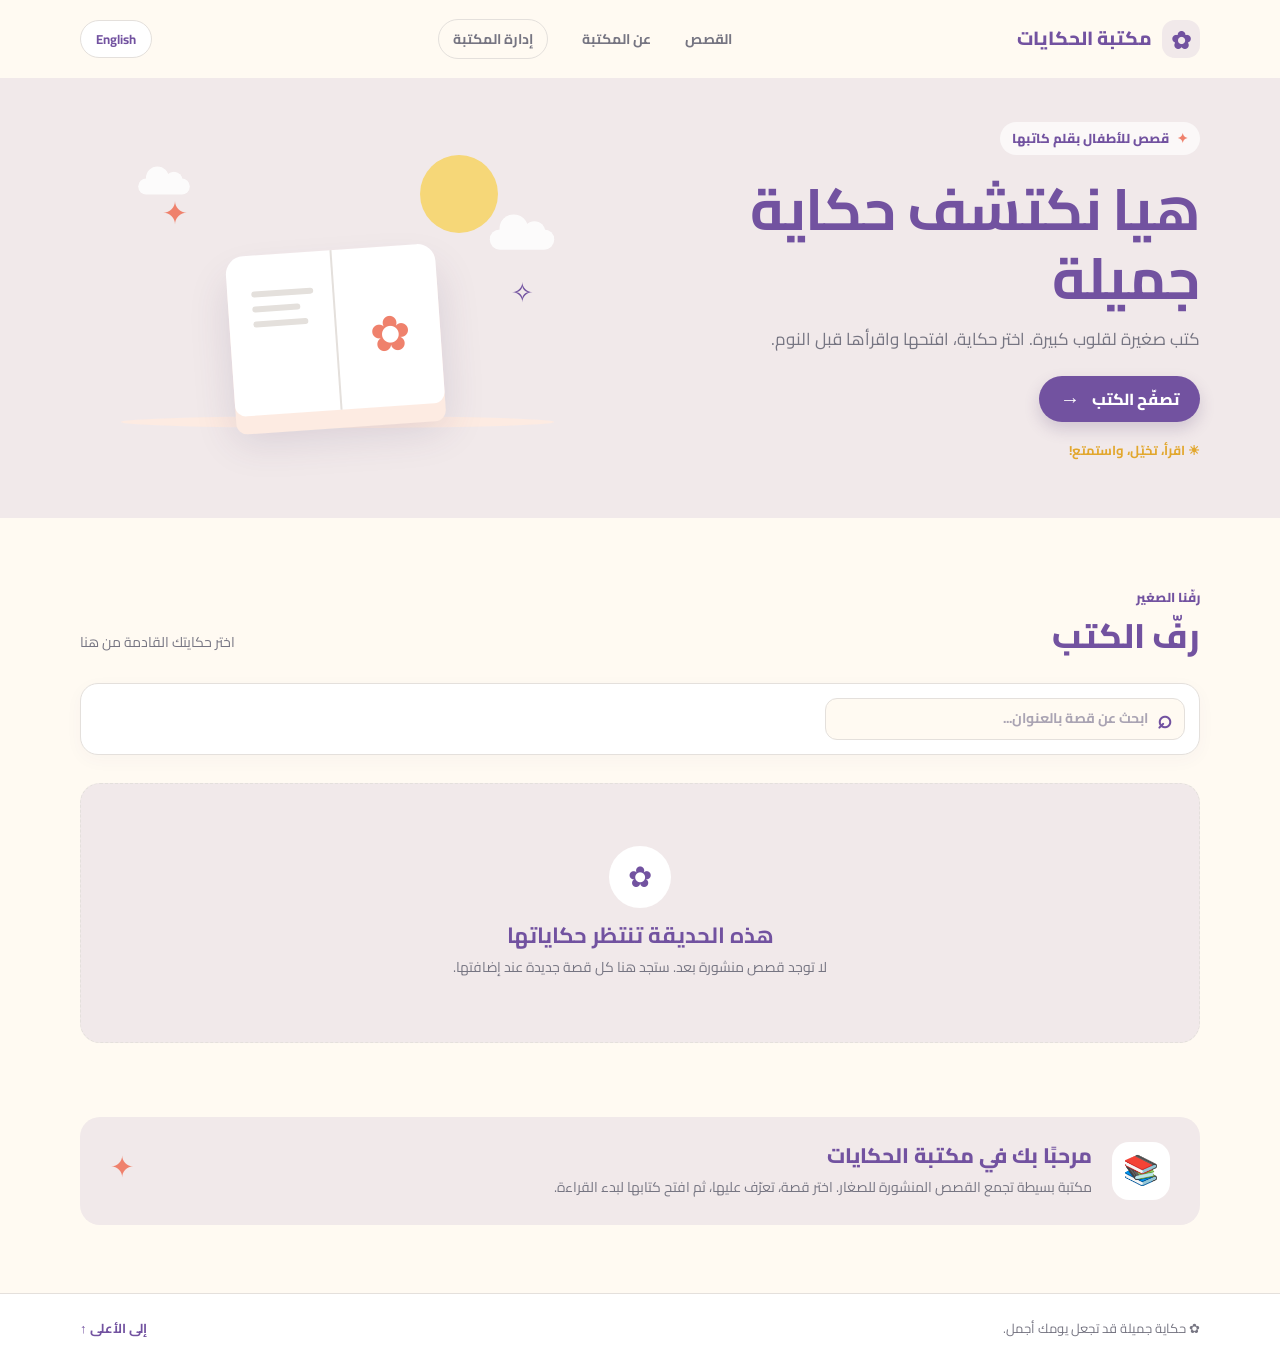
==== commit 8e1af6ad: "Add files via upload" ====
--- a/index.html
+++ b/index.html
@@ -26,6 +26,8 @@
     <button type="button" id="lang-btn" class="lang-btn" data-i18n="langBtn">English</button>
   </div>
 </header>
+
+<p class="site-config-warning container" id="site-config-warning" role="status" data-i18n="siteConfigLoadError" hidden>تعذر تحميل إعدادات المظهر المحفوظة. تُعرض الألوان الافتراضية مؤقتًا.</p>
 
 <main>
   <section class="welcome">
@@ -151,7 +153,9 @@
   $("story-search").addEventListener("input", function (event) { query = event.target.value; render(); });
   I18N.on(function () { applySiteConfig(); render(); });
   applySiteConfig();
-  SiteConfig.load().then(function (settings) { siteConfig = settings; applySiteConfig(); });
+  SiteConfig.load().then(function (settings) { siteConfig = settings; applySiteConfig(); }).catch(function () {
+    document.getElementById("site-config-warning").hidden = false;
+  });
   render();
   fetch("books.json?v=" + Date.now()).then(function (response) { if (!response.ok) throw new Error(response.status); return response.json(); }).then(function (data) { books = Array.isArray(data) ? data : []; state = "ready"; render(); }).catch(function () { books = []; state = "error"; render(); });
 })();
--- a/style.css
+++ b/style.css
@@ -2,14 +2,16 @@
   --color-page: #fffaf2;
   --color-paper: #ffffff;
   --color-ink: #303048;
-  --color-muted: #74738a;
-  --color-line: #eee6d9;
+  --color-muted: color-mix(in srgb, var(--color-ink) 66%, var(--color-page));
+  --color-line: color-mix(in srgb, var(--color-ink) 13%, var(--color-page));
   --color-primary: #7252a0;
   --color-secondary: #ef816c;
   --color-button: #7252a0;
   --color-purple: var(--color-primary);
   --color-purple-dark: var(--color-primary);
-  --color-purple-soft: #f0eafa;
+  --color-primary-soft: color-mix(in srgb, var(--color-primary) 10%, var(--color-page));
+  --color-secondary-soft: color-mix(in srgb, var(--color-secondary) 12%, var(--color-page));
+  --color-purple-soft: var(--color-primary-soft);
   --color-coral: var(--color-secondary);
   --color-yellow: #f5c85b;
   --color-mint: #85c8ad;
@@ -35,17 +37,18 @@
 
 /* Public pages */
 .site-header { position: relative; z-index: 2; background: var(--color-page); }
+.site-config-warning { margin-block: 14px; padding: 10px 14px; border: 1px solid var(--color-secondary); border-radius: 11px; background: var(--color-secondary-soft); color: var(--color-ink); font-size: 14px; font-weight: 700; }
 .nav-row { min-height: 78px; display: flex; align-items: center; justify-content: space-between; gap: 24px; }
 .brand { display: inline-flex; align-items: center; gap: 10px; color: var(--color-purple-dark); text-decoration: none; font-weight: 800; font-size: 19px; white-space: nowrap; }
-.brand-mark { display: grid; place-items: center; width: 38px; height: 38px; border-radius: 13px; color: var(--color-purple-dark); background: #eee7fa; font-size: 24px; }
+.brand-mark { display: grid; place-items: center; width: 38px; height: 38px; border-radius: 13px; color: var(--color-purple-dark); background: var(--color-primary-soft); font-size: 24px; }
 .main-nav { display: flex; align-items: center; gap: clamp(14px, 3vw, 34px); }
-.main-nav a { color: #615d70; text-decoration: none; font-weight: 700; font-size: 14px; transition: color .18s ease; }
+.main-nav a { color: var(--color-muted); text-decoration: none; font-weight: 700; font-size: 14px; transition: color .18s ease; }
 .main-nav a:hover, .main-nav a:focus-visible { color: var(--color-purple); }
 .nav-admin { padding: 7px 14px; border: 1px solid var(--color-line); border-radius: 999px; }
-.lang-btn { border: 1px solid #ddd1ee; border-radius: 999px; background: #fff; color: var(--color-purple-dark); cursor: pointer; font-weight: 700; font-size: 13px; padding: 7px 15px; transition: background .18s ease, transform .18s ease; }
+.lang-btn { border: 1px solid var(--color-line); border-radius: 999px; background: var(--color-paper); color: var(--color-purple-dark); cursor: pointer; font-weight: 700; font-size: 13px; padding: 7px 15px; transition: background .18s ease, transform .18s ease; }
 .lang-btn:hover { background: var(--color-purple-soft); transform: translateY(-1px); }
 .lang-btn:focus-visible, .btn:focus-visible, .chip:focus-visible, .story-open:focus-visible, .text-button:focus-visible, .back-link:focus-visible, input:focus-visible { outline: 3px solid var(--color-yellow); outline-offset: 3px; }
-.welcome { overflow: hidden; background: #f3edf9; }
+.welcome { overflow: hidden; background: var(--color-primary-soft); }
 .welcome-grid { min-height: 440px; display: grid; grid-template-columns: 1.05fr .95fr; align-items: center; gap: 46px; padding-block: 40px 52px; }
 .welcome-copy { max-width: 570px; }
 .eyebrow, .section-kicker { color: var(--color-purple); font-size: 13px; font-weight: 800; }
@@ -54,7 +57,7 @@
 h1, h2, h3, p { margin-top: 0; }
 .welcome h1 { margin: 19px 0 12px; color: var(--color-purple-dark); font: 700 clamp(calc(36px * var(--heading-scale)), calc(5.2vw * var(--heading-scale)), calc(58px * var(--heading-scale)))/1.2 var(--font-display); letter-spacing: -.02em; }
 .title-accent { color: var(--color-coral); }
-.lead { max-width: 45ch; margin-bottom: 22px; color: #69647b; font-size: calc(17px * var(--body-scale)); }
+.lead { max-width: 45ch; margin-bottom: 22px; color: var(--color-muted); font-size: calc(17px * var(--body-scale)); }
 .btn { display: inline-flex; align-items: center; justify-content: center; gap: 12px; min-height: 46px; padding: 9px 21px; border: 0; border-radius: 999px; background: var(--color-button); color: #fff; text-decoration: none; font-weight: 800; cursor: pointer; box-shadow: 0 7px 16px rgba(78,55,110,.2); transition: transform .18s ease, filter .18s ease, box-shadow .18s ease; }
 .btn:hover { filter: brightness(.92); transform: translateY(-2px); box-shadow: 0 10px 20px rgba(78,55,110,.25); }
 .btn.small { min-height: 36px; padding: 5px 15px; font-size: 13px; }
@@ -71,55 +74,55 @@
 .art-cloud::before, .art-cloud::after { content: ""; position: absolute; bottom: 9px; width: 38px; height: 38px; border-radius: 50%; background: inherit; }
 .art-cloud::before { left: 13px; }.art-cloud::after { right: 12px; width: 29px; height: 29px; }
 .cloud-one { top: 89px; right: 5%; transform: scale(.75); }.cloud-two { top: 36px; left: 8%; transform: scale(.6); }
-.art-book { z-index: 1; position: relative; width: 210px; height: 160px; margin-top: 75px; border-radius: 18px 18px 11px 11px; background: #fff; box-shadow: 0 18px 0 #d7c6ec, 0 25px 40px rgba(76,55,104,.15); transform: rotate(-4deg); }
-.art-book::before { content: ""; position: absolute; inset: 0 auto 0 50%; width: 2px; background: #eadff4; }
-.art-book span { position: absolute; left: 24px; width: 62px; height: 6px; border-radius: 8px; background: #eadff4; }
+.art-book { z-index: 1; position: relative; width: 210px; height: 160px; margin-top: 75px; border-radius: 18px 18px 11px 11px; background: var(--color-paper); box-shadow: 0 18px 0 var(--color-secondary-soft), 0 25px 40px rgba(76,55,104,.15); transform: rotate(-4deg); }
+.art-book::before { content: ""; position: absolute; inset: 0 auto 0 50%; width: 2px; background: var(--color-line); }
+.art-book span { position: absolute; left: 24px; width: 62px; height: 6px; border-radius: 8px; background: var(--color-line); }
 .art-book span:nth-child(1) { top: 36px; }.art-book span:nth-child(2) { top: 51px; width: 48px; }.art-book span:nth-child(3) { top: 66px; width: 55px; }
 .art-book i { position: absolute; right: 30px; top: 44px; color: var(--color-coral); font-size: 49px; font-style: normal; }
-.art-ground { position: absolute; bottom: 19px; left: 8%; right: 7%; height: 12px; border-radius: 50%; background: #ded2ec; }
+.art-ground { position: absolute; bottom: 19px; left: 8%; right: 7%; height: 12px; border-radius: 50%; background: var(--color-secondary-soft); }
 
 .library-section { padding-block: 68px 74px; }
 .section-heading { display: flex; align-items: end; justify-content: space-between; gap: 20px; margin-bottom: 24px; }
 .section-kicker { display: block; margin-bottom: 4px; }
 .section-heading h2, .about-card h2 { margin-bottom: 0; color: var(--color-purple-dark); font: 800 clamp(calc(26px * var(--heading-scale)), calc(3vw * var(--heading-scale)), calc(34px * var(--heading-scale)))/1.35 var(--font-display); }
 .section-intro { margin: 0 0 4px; color: var(--color-muted); font-size: 14px; }
-.library-tools { display: flex; align-items: center; justify-content: space-between; flex-wrap: wrap; gap: 14px; padding: 14px; border: 1px solid var(--color-line); border-radius: 18px; background: #fff; box-shadow: 0 5px 18px rgba(78,55,110,.035); margin-bottom: 28px; }
+.library-tools { display: flex; align-items: center; justify-content: space-between; flex-wrap: wrap; gap: 14px; padding: 14px; border: 1px solid var(--color-line); border-radius: 18px; background: var(--color-paper); box-shadow: 0 5px 18px rgba(78,55,110,.035); margin-bottom: 28px; }
 .search-box { display: flex; align-items: center; gap: 9px; width: min(100%, 360px); min-height: 42px; padding-inline: 12px; border: 1px solid var(--color-line); border-radius: 12px; background: var(--color-page); color: var(--color-purple); }
 .search-box > span:first-child { font-size: 25px; line-height: 1; }
 .search-box input { width: 100%; min-width: 0; padding: 4px 0; border: 0; outline: 0; background: transparent; color: var(--color-ink); }
 .search-box input:focus-visible { outline: 0; }
 .search-box input::placeholder { color: #aaa4b3; }
 .chips { display: flex; flex-wrap: wrap; gap: 8px; }
-.chip { min-height: 36px; padding: 4px 14px; border: 1px solid #e6ddf0; border-radius: 999px; background: #fff; color: var(--color-purple-dark); cursor: pointer; font-size: 13px; font-weight: 700; transition: background .18s ease, color .18s ease, border .18s ease; }
+.chip { min-height: 36px; padding: 4px 14px; border: 1px solid var(--color-line); border-radius: 999px; background: var(--color-paper); color: var(--color-purple-dark); cursor: pointer; font-size: 13px; font-weight: 700; transition: background .18s ease, color .18s ease, border .18s ease; }
 .chip:hover, .chip[aria-pressed="true"] { border-color: var(--color-purple); background: var(--color-purple); color: #fff; }
 .story-grid { display: grid; grid-template-columns: repeat(auto-fill, minmax(220px, 1fr)); gap: 23px; }
-.story-card { overflow: hidden; display: flex; flex-direction: column; min-width: 0; border: 1px solid #f0e9df; border-radius: 18px; background: var(--color-paper); box-shadow: var(--shadow-card); transition: transform .2s ease, box-shadow .2s ease; }
+.story-card { overflow: hidden; display: flex; flex-direction: column; min-width: 0; border: 1px solid var(--color-line); border-radius: 18px; background: var(--color-paper); box-shadow: var(--shadow-card); transition: transform .2s ease, box-shadow .2s ease; }
 .story-card:hover { transform: translateY(-4px); box-shadow: 0 18px 38px rgba(78,55,110,.13); }
-.cover-art { position: relative; overflow: hidden; display: grid; aspect-ratio: 4 / 3; place-items: center; background: #f4ebfa; }
-.story-card:nth-child(4n + 2) .cover-art { background: #fff1e9; }.story-card:nth-child(4n + 3) .cover-art { background: #e8f4ed; }.story-card:nth-child(4n + 4) .cover-art { background: #fff5d8; }
+.cover-art { position: relative; overflow: hidden; display: grid; aspect-ratio: 4 / 3; place-items: center; background: var(--color-primary-soft); }
+.story-card:nth-child(4n + 2) .cover-art, .story-card:nth-child(4n + 4) .cover-art { background: var(--color-secondary-soft); }.story-card:nth-child(4n + 3) .cover-art { background: var(--color-primary-soft); }
 .cover-placeholder { display: flex; flex-direction: column; align-items: center; gap: 8px; width: 100%; padding: 18px; color: var(--color-purple-dark); text-align: center; }
 .cover-flower { color: var(--color-coral); font-size: 43px; line-height: 1.2; }
 .cover-placeholder b { max-width: 24ch; font: 700 17px/1.4 var(--font-display); }
 .cover-art img { display: none; position: absolute; inset: 0; width: 100%; height: 100%; object-fit: cover; }
 .cover-art.has-image img { display: block; }
 .story-card-content { display: flex; flex: 1; flex-direction: column; align-items: flex-start; gap: 9px; padding: 16px 17px 18px; }
-.age-tag { display: inline-flex; align-items: center; min-height: 25px; padding: 1px 10px; border-radius: 999px; background: #e8f4ed; color: #38775d; font-size: 12px; font-weight: 800; }
+.age-tag { display: inline-flex; align-items: center; min-height: 25px; padding: 1px 10px; border-radius: 999px; background: var(--color-secondary-soft); color: var(--color-ink); font-size: 12px; font-weight: 800; }
 .story-card h3 { margin: 0; color: var(--color-purple-dark); font: 700 calc(18px * var(--heading-scale))/1.4 var(--font-display); overflow-wrap: anywhere; }
 .summary { display: -webkit-box; overflow: hidden; margin: 0; color: #777386; font-size: 13px; line-height: 1.7; -webkit-box-orient: vertical; -webkit-line-clamp: 3; }
 .summary.muted { color: #a39eab; }
 .story-open { display: inline-flex; align-items: center; min-height: 34px; margin-top: auto; padding-top: 7px; color: var(--color-purple); text-decoration: none; font-size: 13px; font-weight: 800; }
 .story-open::after { content: "→"; margin-inline-start: 7px; transition: transform .18s ease; }.story-open:hover::after { transform: translateX(3px); }[dir="rtl"] .story-open::after { content: "←"; }
-.empty-state { display: flex; flex-direction: column; align-items: center; justify-content: center; min-height: 260px; padding: 34px 20px; border: 1px dashed #ddcfe9; border-radius: 20px; background: #fbf8fe; color: var(--color-muted); text-align: center; }
-.empty-icon { display: grid; place-items: center; width: 62px; height: 62px; margin-bottom: 12px; border-radius: 50%; background: #f0eafa; color: var(--color-purple); font-size: 29px; }
+.empty-state { display: flex; flex-direction: column; align-items: center; justify-content: center; min-height: 260px; padding: 34px 20px; border: 1px dashed var(--color-line); border-radius: 20px; background: var(--color-primary-soft); color: var(--color-muted); text-align: center; }
+.empty-icon { display: grid; place-items: center; width: 62px; height: 62px; margin-bottom: 12px; border-radius: 50%; background: var(--color-paper); color: var(--color-purple); font-size: 29px; }
 .empty-state h3, .empty-state h1 { margin: 0 0 4px; color: var(--color-purple-dark); font: 700 calc(22px * var(--heading-scale))/1.4 var(--font-display); }
 .empty-state p { max-width: 52ch; margin: 0; font-size: 14px; }
 .text-button { margin-top: 12px; padding: 4px 8px; border: 0; background: transparent; color: var(--color-purple); cursor: pointer; font-weight: 800; }
 .about-section { padding-block: 0 68px; }
-.about-card { position: relative; display: flex; align-items: center; gap: 20px; overflow: hidden; padding: 25px 30px; border-radius: 20px; background: #f4edf9; }
-.about-icon { display: grid; flex: 0 0 auto; place-items: center; width: 58px; height: 58px; border-radius: 17px; background: #fff; font-size: 29px; }
-.about-card h2 { margin-bottom: 5px; font-size: calc(21px * var(--heading-scale)); }.about-card p { max-width: 70ch; margin: 0; color: #6f6a7c; font-size: calc(14px * var(--body-scale)); }
+.about-card { position: relative; display: flex; align-items: center; gap: 20px; overflow: hidden; padding: 25px 30px; border-radius: 20px; background: var(--color-primary-soft); }
+.about-icon { display: grid; flex: 0 0 auto; place-items: center; width: 58px; height: 58px; border-radius: 17px; background: var(--color-paper); font-size: 29px; }
+.about-card h2 { margin-bottom: 5px; font-size: calc(21px * var(--heading-scale)); }.about-card p { max-width: 70ch; margin: 0; color: var(--color-muted); font-size: calc(14px * var(--body-scale)); }
 .about-spark { align-self: flex-start; margin-inline-start: auto; color: var(--color-coral); font-size: 29px; }
-.site-footer { border-top: 1px solid var(--color-line); background: #fff; }
+.site-footer { border-top: 1px solid var(--color-line); background: var(--color-paper); }
 .footer-row { min-height: 70px; display: flex; align-items: center; justify-content: space-between; gap: 12px; color: var(--color-muted); font-size: 13px; }
 .footer-row a { color: var(--color-purple); font-weight: 700; text-decoration: none; white-space: nowrap; }
 .quote-section { padding-block: 10px 58px; }
@@ -132,18 +135,18 @@
 .story-page { min-height: 65vh; padding-block: 26px 60px; }
 .back-link { display: inline-flex; align-items: center; gap: 8px; margin-bottom: 18px; color: var(--color-purple); font-size: 14px; font-weight: 800; text-decoration: none; }
 .story-detail { max-width: 900px; margin-inline: auto; }
-.story-heading { padding: 27px clamp(19px, 5vw, 46px); border-radius: 20px; background: #f3edf9; text-align: center; }
+.story-heading { padding: 27px clamp(19px, 5vw, 46px); border-radius: 20px; background: var(--color-primary-soft); text-align: center; }
 .story-cover { width: min(100%, 230px); max-height: 300px; margin: 0 auto 18px; border-radius: 14px; object-fit: cover; box-shadow: var(--shadow-card); }
-.category-detail { margin-inline-start: 7px; background: #fff1e9; color: #a55d43; }
+.category-detail { margin-inline-start: 7px; background: var(--color-secondary-soft); color: var(--color-ink); }
 .story-heading h1 { margin: 10px 0; color: var(--color-purple-dark); font: 800 clamp(calc(29px * var(--heading-scale)), calc(5vw * var(--heading-scale)), calc(44px * var(--heading-scale)))/1.3 var(--font-display); overflow-wrap: anywhere; }
-.story-heading p { max-width: 66ch; margin: 0 auto; color: #6f6a7c; }
-.reader-panel, .story-text-panel, .gallery-panel, .audio-panel { margin-top: 22px; padding: clamp(16px, 3vw, 25px); border: 1px solid var(--color-line); border-radius: 18px; background: #fff; box-shadow: var(--shadow-card); }
+.story-heading p { max-width: 66ch; margin: 0 auto; color: var(--color-muted); }
+.reader-panel, .story-text-panel, .gallery-panel, .audio-panel { margin-top: 22px; padding: clamp(16px, 3vw, 25px); border: 1px solid var(--color-line); border-radius: 18px; background: var(--color-paper); box-shadow: var(--shadow-card); }
 .reader-heading { display: flex; align-items: center; justify-content: space-between; gap: 12px; }
 .reader-heading h2, .story-text-panel h2, .gallery-panel h2, .audio-panel h2 { margin: 0; color: var(--color-purple-dark); font: 700 calc(21px * var(--heading-scale))/1.4 var(--font-display); }
 .reader-hint { margin: 10px 0; color: var(--color-muted); font-size: 13px; }
 .pdf-reader { display: block; width: 100%; height: min(75vh, 850px); min-height: 440px; border: 1px solid var(--color-line); border-radius: 11px; background: var(--color-page); }
 .story-text-body { max-width: 70ch; margin: 15px auto 0; color: #4f4b5c; font-size: 17px; line-height: 2; white-space: pre-line; overflow-wrap: anywhere; }
-.gallery-frame { position: relative; display: grid; min-height: 240px; margin-top: 14px; place-items: center; overflow: hidden; border-radius: 13px; background: #f8f5fa; }
+.gallery-frame { position: relative; display: grid; min-height: 240px; margin-top: 14px; place-items: center; overflow: hidden; border-radius: 13px; background: var(--color-primary-soft); }
 .gallery-frame img { max-height: 65vh; object-fit: contain; }
 .gallery-control { display: flex; align-items: center; justify-content: center; gap: 18px; margin-top: 12px; }
 .gallery-control button { min-height: 38px; padding: 4px 14px; border: 1px solid #ddd1ee; border-radius: 999px; background: #fff; color: var(--color-purple-dark); cursor: pointer; font-weight: 700; }
@@ -185,11 +188,15 @@
 .settings-group legend { padding-inline: 8px; color: var(--color-purple-dark); font-weight: 800; }
 .settings-fields, .quote-editor { display: grid; grid-template-columns: repeat(2, minmax(0, 1fr)); gap: 12px 16px; }
 .settings-fields + .settings-fields { margin-top: 12px; }
-.settings-colors { display: grid; grid-template-columns: repeat(3, minmax(0, 1fr)); gap: 12px; }
-.color-control { display: grid; grid-template-columns: minmax(0, 1fr) 48px; align-items: center; gap: 5px 10px; padding: 10px; border: 1px solid var(--color-line); border-radius: 12px; }
-.color-control label { grid-column: 1 / -1; }
-.color-control input[type="color"] { width: 48px; height: 38px; padding: 3px; border: 1px solid #e4dceb; border-radius: 8px; background: #fff; }
-.color-control output { direction: ltr; color: var(--color-muted); font: 12px monospace; }
+.palette-options { display: grid; grid-template-columns: repeat(auto-fit, minmax(190px, 1fr)); gap: 10px; }
+.palette-option { display: grid; grid-template-columns: 20px minmax(0, 1fr) auto; align-items: center; gap: 8px; min-height: 58px; padding: 10px 12px; border: 1px solid var(--color-line); border-radius: 13px; background: #fff; cursor: pointer; transition: border-color .18s ease, box-shadow .18s ease, transform .18s ease; }
+.palette-option:hover { transform: translateY(-1px); border-color: #cdbce0; }
+.palette-option.selected { border-color: var(--color-primary); box-shadow: 0 0 0 2px rgba(114,82,160,.14); }
+.palette-option input { width: 17px; height: 17px; margin: 0; accent-color: var(--color-primary); }
+.palette-title { font-weight: 800; }
+.palette-legacy-note { grid-column: 1 / -1; margin: 0; color: var(--color-muted); font-size: 13px; }
+.palette-swatches { display: flex; direction: ltr; gap: 3px; }
+.palette-swatch { width: 17px; height: 17px; border: 1px solid rgba(30,30,40,.12); border-radius: 50%; }
 .quote-editor { padding: 12px; border-radius: 12px; background: var(--color-page); }
 .quote-list { margin-top: 12px; }
 .quote-list li { justify-content: flex-start; }
@@ -220,8 +227,9 @@
   .footer-row { min-height: 62px; font-size: 11px; }
   .hero .band-inner { grid-template-columns: 1fr; padding-block: 14px 28px; }.hero-art { order: -1; justify-content: flex-start; }.hero-art svg { max-width: 160px; }
   form { grid-template-columns: 1fr; }.form-foot, .field.wide { grid-column: auto; }.panel { padding: 16px; }
-  .settings-fields, .quote-editor { grid-template-columns: 1fr; }.settings-colors { grid-template-columns: repeat(2, minmax(0, 1fr)); }.settings-group { padding: 12px; }
+  .settings-fields, .quote-editor { grid-template-columns: 1fr; }.palette-options { grid-template-columns: repeat(2, minmax(0, 1fr)); }.settings-group { padding: 12px; }
   .pdf-reader { min-height: 360px; height: 70vh; }.reader-heading { align-items: flex-start; flex-direction: column; }.story-text-body { font-size: 16px; }
 }
+@media (max-width: 440px) { .palette-options { grid-template-columns: 1fr; } }
 @media (max-width: 380px) { .story-grid { grid-template-columns: 1fr; }.cover-art { aspect-ratio: 16 / 9; } }
 @media (prefers-reduced-motion: reduce) { *, *::before, *::after { scroll-behavior: auto !important; transition-duration: .01ms !important; } }
